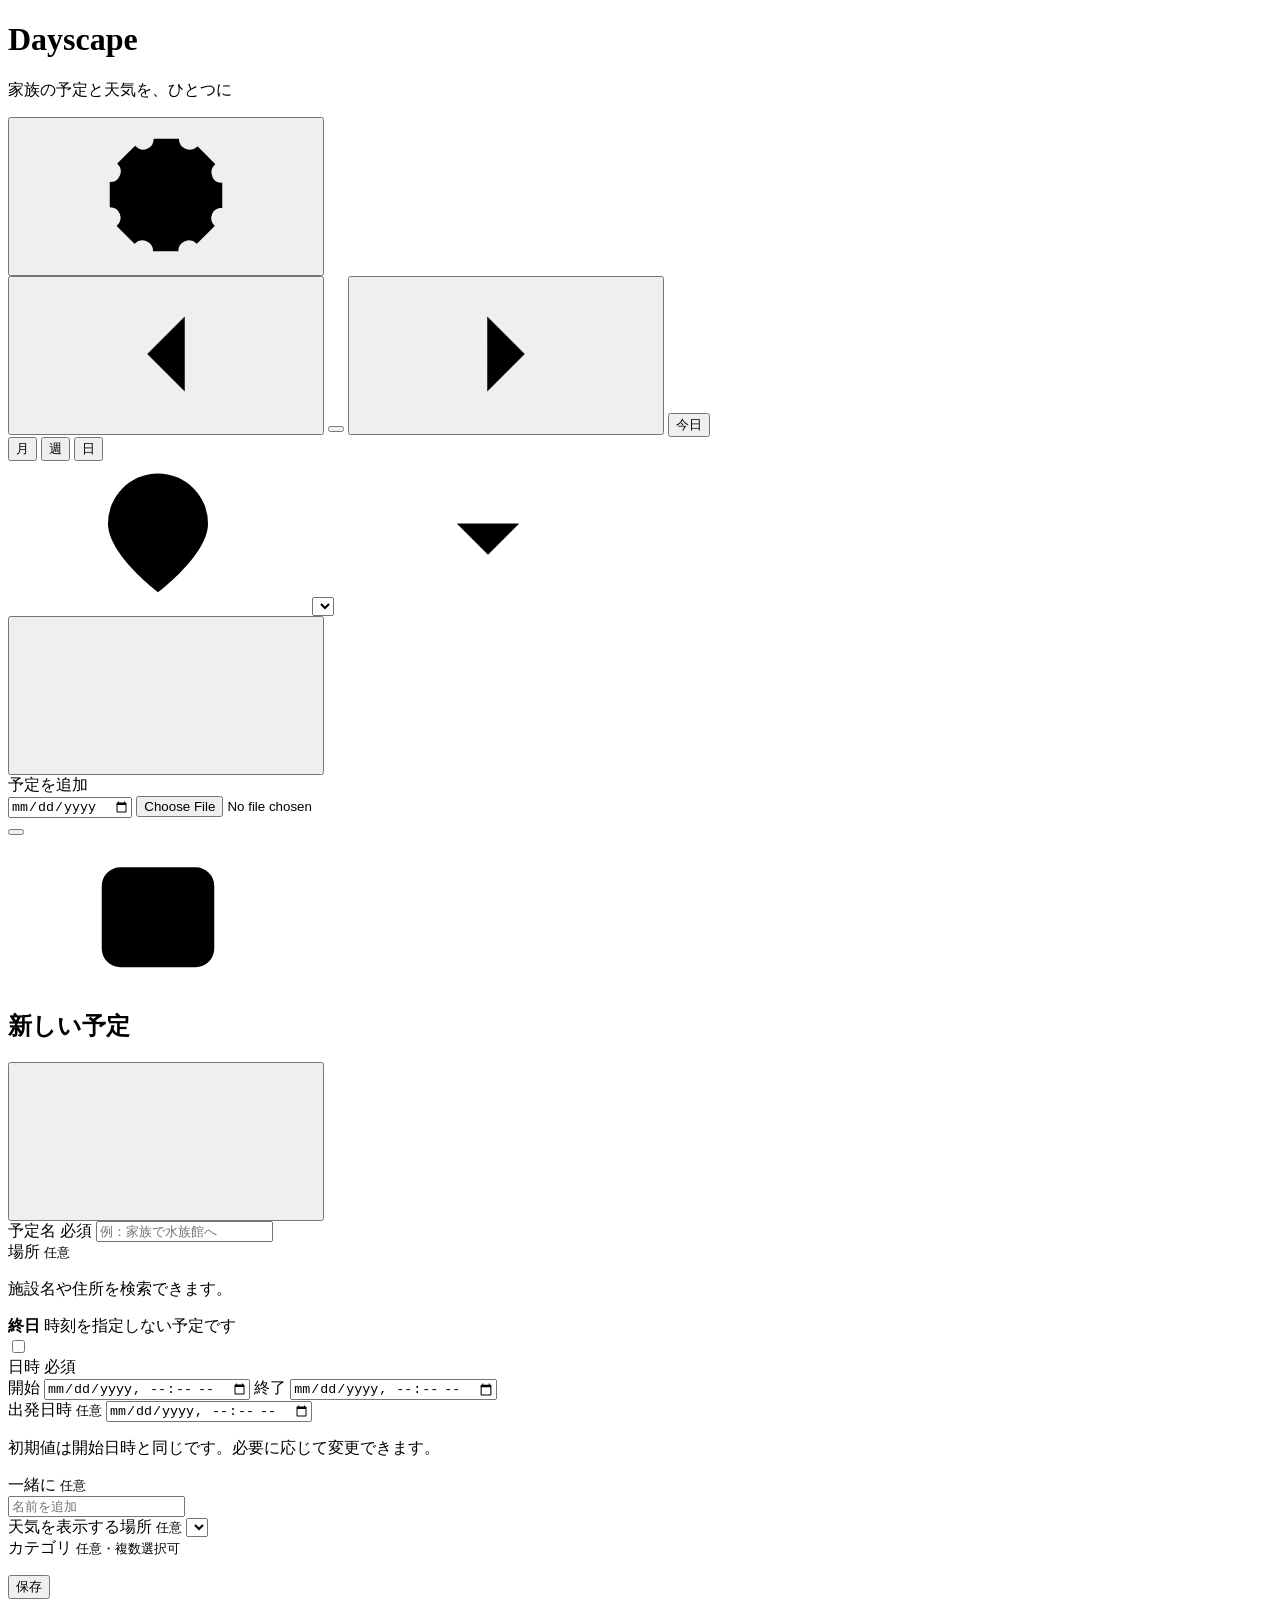
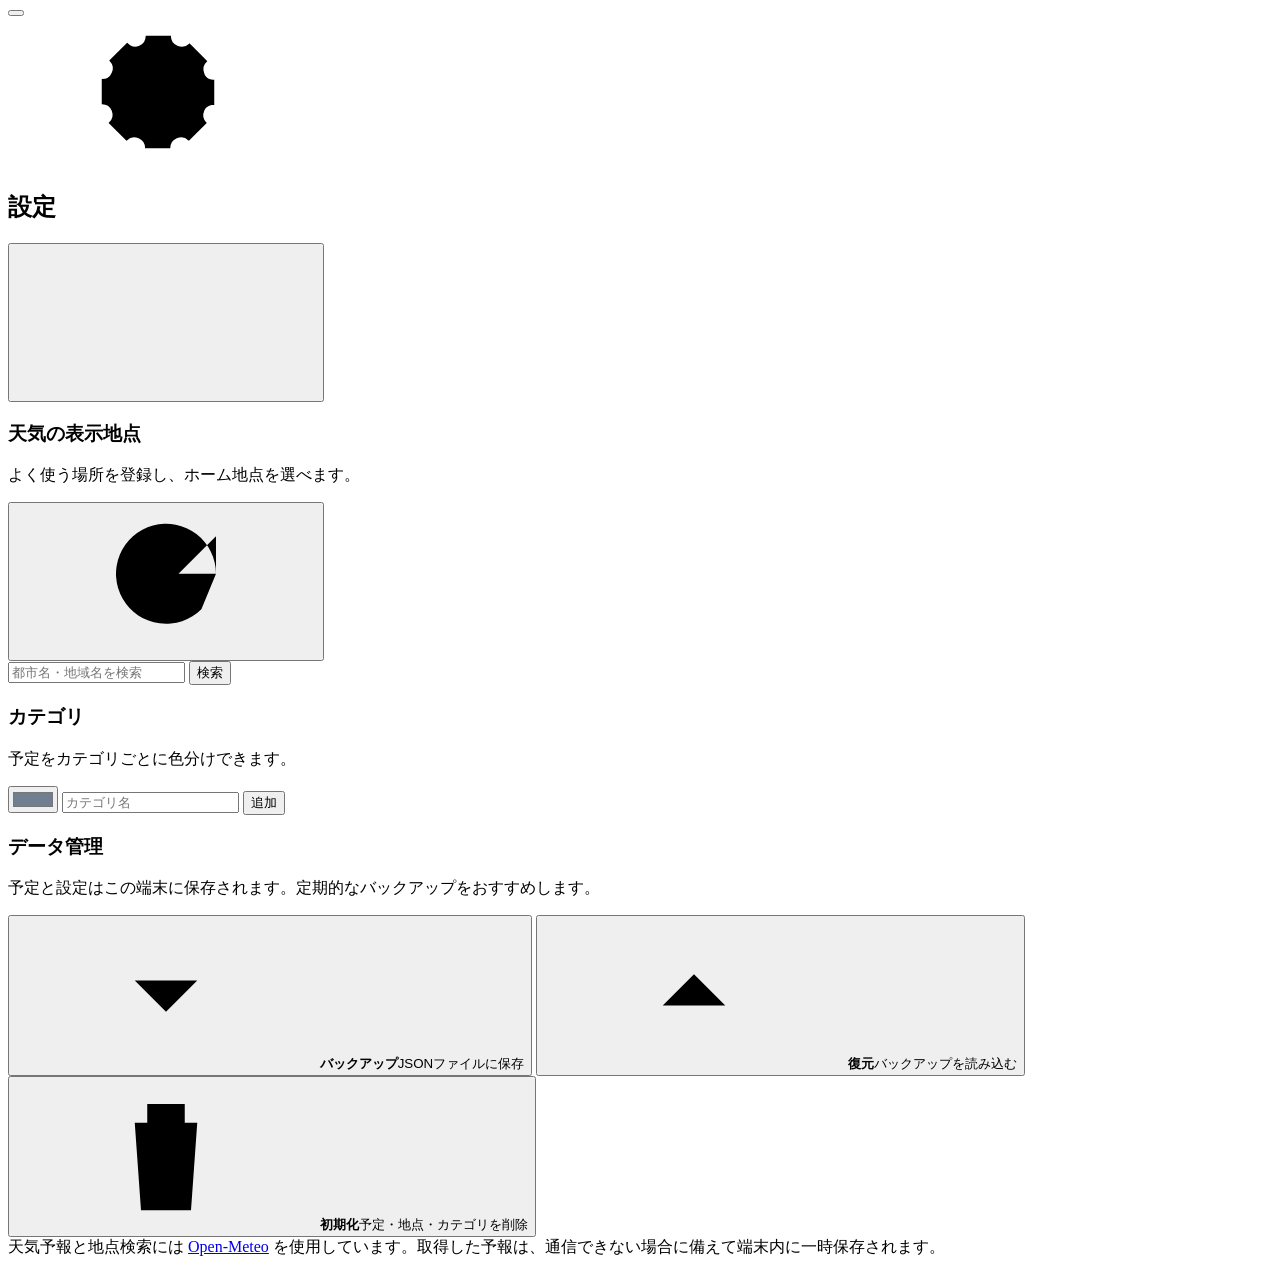
==== index.html @ 26be7885 "Add Dayscape app shell" ====
<!DOCTYPE html>
<html lang="ja">
<head>
  <meta charset="UTF-8" />
  <meta name="viewport" content="width=device-width, initial-scale=1, viewport-fit=cover" />
  <meta name="theme-color" content="#f7f6f2" />
  <meta name="apple-mobile-web-app-capable" content="yes" />
  <meta name="apple-mobile-web-app-status-bar-style" content="default" />
  <meta name="format-detection" content="telephone=no" />
  <meta name="apple-mobile-web-app-title" content="Dayscape" />
  <link rel="manifest" href="./manifest.webmanifest" />
  <link rel="apple-touch-icon" href="./icons/apple-touch-icon.png" />
  <link rel="icon" type="image/png" sizes="192x192" href="./icons/icon-192.png" />
  <title>Dayscape — 家族の予定と天気</title>
  <link rel="stylesheet" href="./styles.css">
</head>
<body>
  <svg aria-hidden="true" style="position:absolute;width:0;height:0;overflow:hidden">
    <symbol id="i-settings" viewBox="0 0 24 24"><path d="M12 15.2a3.2 3.2 0 1 0 0-6.4 3.2 3.2 0 0 0 0 6.4Z"/><path d="M19.4 15a1.7 1.7 0 0 0 .34 1.88l.06.06-2.86 2.86-.06-.06A1.7 1.7 0 0 0 15 19.4a1.7 1.7 0 0 0-1.03 1.56V21H9.93v-.04A1.7 1.7 0 0 0 8.9 19.4a1.7 1.7 0 0 0-1.88.34l-.06.06-2.86-2.86.06-.06A1.7 1.7 0 0 0 4.6 15a1.7 1.7 0 0 0-1.56-1.03H3V9.93h.04A1.7 1.7 0 0 0 4.6 8.9a1.7 1.7 0 0 0-.34-1.88l-.06-.06L7.06 4.1l.06.06A1.7 1.7 0 0 0 9 4.6a1.7 1.7 0 0 0 1.03-1.56V3h4.04v.04A1.7 1.7 0 0 0 15.1 4.6a1.7 1.7 0 0 0 1.88-.34l.06-.06 2.86 2.86-.06.06A1.7 1.7 0 0 0 19.4 9c.18.62.75 1.03 1.4 1.03h.2v4.04h-.2c-.65 0-1.22.41-1.4.93Z"/></symbol>
    <symbol id="i-chevron-left" viewBox="0 0 24 24"><path d="m15 18-6-6 6-6"/></symbol>
    <symbol id="i-chevron-right" viewBox="0 0 24 24"><path d="m9 18 6-6-6-6"/></symbol>
    <symbol id="i-chevron-down" viewBox="0 0 24 24"><path d="m7 10 5 5 5-5"/></symbol>
    <symbol id="i-pin" viewBox="0 0 24 24"><path d="M20 10c0 5-8 11-8 11S4 15 4 10a8 8 0 1 1 16 0Z"/><circle cx="12" cy="10" r="2.5"/></symbol>
    <symbol id="i-plus" viewBox="0 0 24 24"><path d="M12 5v14M5 12h14"/></symbol>
    <symbol id="i-x" viewBox="0 0 24 24"><path d="m6 6 12 12M18 6 6 18"/></symbol>
    <symbol id="i-calendar" viewBox="0 0 24 24"><rect x="3" y="5" width="18" height="16" rx="3"/><path d="M8 3v4M16 3v4M3 10h18"/></symbol>
    <symbol id="i-trash" viewBox="0 0 24 24"><path d="M4 7h16M9 7V4h6v3M7 7l1 14h8l1-14M10 11v6M14 11v6"/></symbol>
    <symbol id="i-download" viewBox="0 0 24 24"><path d="M12 3v12M7 10l5 5 5-5M4 20h16"/></symbol>
    <symbol id="i-upload" viewBox="0 0 24 24"><path d="M12 21V9M7 14l5-5 5 5M4 4h16"/></symbol>
    <symbol id="i-refresh" viewBox="0 0 24 24"><path d="M20 11a8 8 0 1 0-2.34 5.66M20 5v6h-6"/></symbol>
    <symbol id="i-search" viewBox="0 0 24 24"><circle cx="11" cy="11" r="7"/><path d="m20 20-4-4"/></symbol>
    <symbol id="i-database" viewBox="0 0 24 24"><ellipse cx="12" cy="5" rx="8" ry="3"/><path d="M4 5v6c0 1.66 3.58 3 8 3s8-1.34 8-3V5M4 11v6c0 1.66 3.58 3 8 3s8-1.34 8-3v-6"/></symbol>
    <symbol id="i-home" viewBox="0 0 24 24"><path d="m3 11 9-8 9 8M5 10v11h14V10M9 21v-7h6v7"/></symbol>
    <symbol id="i-clock" viewBox="0 0 24 24"><circle cx="12" cy="12" r="9"/><path d="M12 7v5l3 2"/></symbol>
  </svg>

  <div class="app-shell">
    <div class="app-inner">
      <header class="topbar">
        <div class="brand">
          <div class="brand-mark" aria-hidden="true"></div>
          <div class="brand-copy">
            <h1>Dayscape</h1>
            <p>家族の予定と天気を、ひとつに</p>
          </div>
        </div>
        <button class="icon-button" id="settingsButton" type="button" aria-label="設定を開く">
          <svg aria-hidden="true"><use href="#i-settings"></use></svg>
        </button>
      </header>

      <section class="calendar-card" aria-label="カレンダー">
        <div class="calendar-toolbar">
          <div class="period-row">
            <button class="nav-button" id="previousButton" type="button" aria-label="前の期間">
              <svg aria-hidden="true"><use href="#i-chevron-left"></use></svg>
            </button>
            <button class="period-label" id="periodLabel" type="button" aria-label="日付を選ぶ">
              <strong id="periodTitle"></strong>
              <span id="periodSubtitle"></span>
            </button>
            <button class="nav-button" id="nextButton" type="button" aria-label="次の期間">
              <svg aria-hidden="true"><use href="#i-chevron-right"></use></svg>
            </button>
            <button class="compact-button today-button" id="todayButton" type="button">今日</button>
          </div>
          <div class="view-row">
            <div class="segmented" role="tablist" aria-label="表示方法">
              <button type="button" role="tab" data-view="month">月</button>
              <button type="button" role="tab" data-view="week">週</button>
              <button type="button" role="tab" data-view="day">日</button>
            </div>
            <label class="location-control" aria-label="天気を表示する場所">
              <svg aria-hidden="true"><use href="#i-pin"></use></svg>
              <select id="activeLocationSelect"></select>
              <svg aria-hidden="true"><use href="#i-chevron-down"></use></svg>
            </label>
          </div>
        </div>
        <div class="weather-notice" id="weatherNotice" hidden>
          <span class="spinner" aria-hidden="true"></span>
          <span id="weatherNoticeText">天気予報を更新しています</span>
        </div>
        <main class="calendar-root" id="calendarRoot" aria-live="polite"></main>
      </section>
    </div>
  </div>

  <button class="fab" id="addEventButton" type="button" aria-label="新しい予定を追加">
    <svg aria-hidden="true"><use href="#i-plus"></use></svg>
  </button>
  <div class="fab-label" aria-hidden="true">予定を追加</div>
  <input class="sr-only" id="jumpDateInput" type="date" tabindex="-1" aria-hidden="true" />
  <input class="sr-only" id="importInput" type="file" accept="application/json,.json" tabindex="-1" aria-hidden="true" />

  <div class="sheet-layer" id="eventSheet" aria-hidden="true">
    <button class="sheet-backdrop" type="button" data-close-sheet="event" aria-label="予定入力を閉じる"></button>
    <section class="sheet" role="dialog" aria-modal="true" aria-labelledby="eventSheetTitle">
      <div class="sheet-handle" aria-hidden="true"></div>
      <header class="sheet-header">
        <div class="sheet-title">
          <svg aria-hidden="true"><use href="#i-calendar"></use></svg>
          <h2 id="eventSheetTitle">新しい予定</h2>
        </div>
        <button class="icon-button" type="button" data-close-sheet="event" aria-label="閉じる">
          <svg aria-hidden="true"><use href="#i-x"></use></svg>
        </button>
      </header>
      <div class="sheet-body">
        <form id="eventForm" novalidate>
          <div class="form-stack">
            <div class="field-group">
              <label class="field-label" for="eventTitle">予定名 <span class="required-mark">必須</span></label>
              <input class="text-input title-input" id="eventTitle" name="title" type="text" maxlength="80" autocomplete="off" placeholder="例：家族で水族館へ" required />
            </div>

            <div class="field-group">
              <div class="field-label">場所 <small>任意</small></div>
              <div class="place-search-host" id="eventPlaceSearchHost"></div>
              <div class="place-selected" id="eventPlaceSelected" hidden>
                <div class="place-selected-copy">
                  <strong id="eventPlaceName"></strong>
                  <span id="eventPlaceAddress"></span>
                  <span class="place-google-attribution" id="eventPlaceAttribution"></span>
                </div>
                <button class="place-change-button" id="eventPlaceChange" type="button">変更</button>
              </div>
              <p class="form-note" id="eventPlaceNote">施設名や住所を検索できます。</p>
            </div>

            <div class="inline-switch">
              <div class="inline-switch-copy">
                <strong>終日</strong>
                <span>時刻を指定しない予定です</span>
              </div>
              <label class="switch">
                <input id="eventAllDay" type="checkbox" />
                <span class="switch-track"></span>
              </label>
            </div>

            <div class="field-group" id="timedDateFields">
              <div class="field-label">日時 <span class="required-mark">必須</span></div>
              <div class="date-grid">
                <label class="date-field">
                  <span>開始</span>
                  <input class="datetime-input" id="eventStart" type="datetime-local" step="60" required />
                </label>
                <label class="date-field">
                  <span>終了</span>
                  <input class="datetime-input" id="eventEnd" type="datetime-local" step="60" required />
                </label>
              </div>
            </div>

            <div class="field-group" id="allDayDateFields" hidden>
              <div class="field-label">日付 <span class="required-mark">必須</span></div>
              <div class="date-grid">
                <label class="date-field">
                  <span>開始日</span>
                  <input class="date-input" id="eventStartDate" type="date" required />
                </label>
                <label class="date-field">
                  <span>終了日</span>
                  <input class="date-input" id="eventEndDate" type="date" required />
                </label>
              </div>
            </div>

            <div class="field-group">
              <label class="field-label" for="eventDeparture">出発日時 <small>任意</small></label>
              <input class="datetime-input" id="eventDeparture" type="datetime-local" step="60" />
              <p class="form-note">初期値は開始日時と同じです。必要に応じて変更できます。</p>
            </div>

            <div class="field-group">
              <div class="field-label">一緒に <small>任意</small></div>
              <div class="chip-list" id="companionChoices"></div>
              <input class="text-input" id="eventCompanionNote" type="text" maxlength="60" placeholder="名前を追加" />
            </div>

            <div class="field-group">
              <label class="field-label" for="eventLocation">天気を表示する場所 <small>任意</small></label>
              <select class="select-input" id="eventLocation"></select>
            </div>

            <div class="field-group">
              <div class="field-label">カテゴリ <small>任意・複数選択可</small></div>
              <div class="chip-list" id="eventTagChoices"></div>
            </div>

            <p class="form-error" id="eventFormError" role="alert"></p>
          </div>
        </form>
      </div>
      <footer class="sheet-footer is-new" id="eventSheetFooter">
        <button class="danger-button" id="deleteEventButton" type="button" hidden>予定を削除</button>
        <button class="primary-button" id="saveEventButton" type="button">保存</button>
      </footer>
    </section>
  </div>

  <div class="sheet-layer" id="settingsSheet" aria-hidden="true">
    <button class="sheet-backdrop" type="button" data-close-sheet="settings" aria-label="設定を閉じる"></button>
    <section class="sheet" role="dialog" aria-modal="true" aria-labelledby="settingsSheetTitle">
      <div class="sheet-handle" aria-hidden="true"></div>
      <header class="sheet-header">
        <div class="sheet-title">
          <svg aria-hidden="true"><use href="#i-settings"></use></svg>
          <h2 id="settingsSheetTitle">設定</h2>
        </div>
        <button class="icon-button" type="button" data-close-sheet="settings" aria-label="閉じる">
          <svg aria-hidden="true"><use href="#i-x"></use></svg>
        </button>
      </header>
      <div class="sheet-body">
        <div class="settings-stack">
          <section class="settings-section">
            <div class="settings-heading">
              <div>
                <h3>天気の表示地点</h3>
                <p>よく使う場所を登録し、ホーム地点を選べます。</p>
              </div>
              <button class="mini-icon-button" id="refreshWeatherButton" type="button" aria-label="天気予報を更新">
                <svg aria-hidden="true"><use href="#i-refresh"></use></svg>
              </button>
            </div>
            <div class="location-list" id="locationList"></div>
            <form class="search-row" id="locationSearchForm">
              <input class="search-input" id="locationSearchInput" type="search" maxlength="80" placeholder="都市名・地域名を検索" autocomplete="off" />
              <button class="primary-button" type="submit">検索</button>
            </form>
            <p class="search-status" id="locationSearchStatus"></p>
            <div class="search-results" id="locationSearchResults"></div>
          </section>

          <section class="settings-section">
            <div class="settings-heading">
              <div>
                <h3>カテゴリ</h3>
                <p>予定をカテゴリごとに色分けできます。</p>
              </div>
            </div>
            <div class="tag-manager-list" id="tagManagerList"></div>
            <form class="tag-add-row" id="tagAddForm">
              <input class="color-input" id="newTagColor" type="color" value="#6f7f8f" aria-label="カテゴリの色" />
              <input class="color-name-input" id="newTagName" type="text" maxlength="20" placeholder="カテゴリ名" />
              <button class="primary-button" type="submit">追加</button>
            </form>
          </section>

          <section class="settings-section">
            <div class="settings-heading">
              <div>
                <h3>データ管理</h3>
                <p>予定と設定はこの端末に保存されます。定期的なバックアップをおすすめします。</p>
              </div>
            </div>
            <div class="data-grid">
              <button class="data-action" id="exportButton" type="button">
                <svg aria-hidden="true"><use href="#i-download"></use></svg>
                <span><strong>バックアップ</strong><span>JSONファイルに保存</span></span>
              </button>
              <button class="data-action" id="importButton" type="button">
                <svg aria-hidden="true"><use href="#i-upload"></use></svg>
                <span><strong>復元</strong><span>バックアップを読み込む</span></span>
              </button>
              <button class="data-action is-danger" id="clearButton" type="button">
                <svg aria-hidden="true"><use href="#i-trash"></use></svg>
                <span><strong>初期化</strong><span>予定・地点・カテゴリを削除</span></span>
              </button>
            </div>
            <div class="attribution">
              天気予報と地点検索には <a href="https://open-meteo.com/" target="_blank" rel="noopener noreferrer">Open-Meteo</a> を使用しています。取得した予報は、通信できない場合に備えて端末内に一時保存されます。
            </div>
          </section>
        </div>
      </div>
    </section>
  </div>

  <div class="toast-region" aria-live="polite" aria-atomic="true">
    <div class="toast" id="toast"></div>
  </div>

  <script>window.DAYSCAPE_CONFIG = window.DAYSCAPE_CONFIG || {};</script>
  <script src="./config.js"></script>
  <script src="./app.js"></script>
</body>
</html>
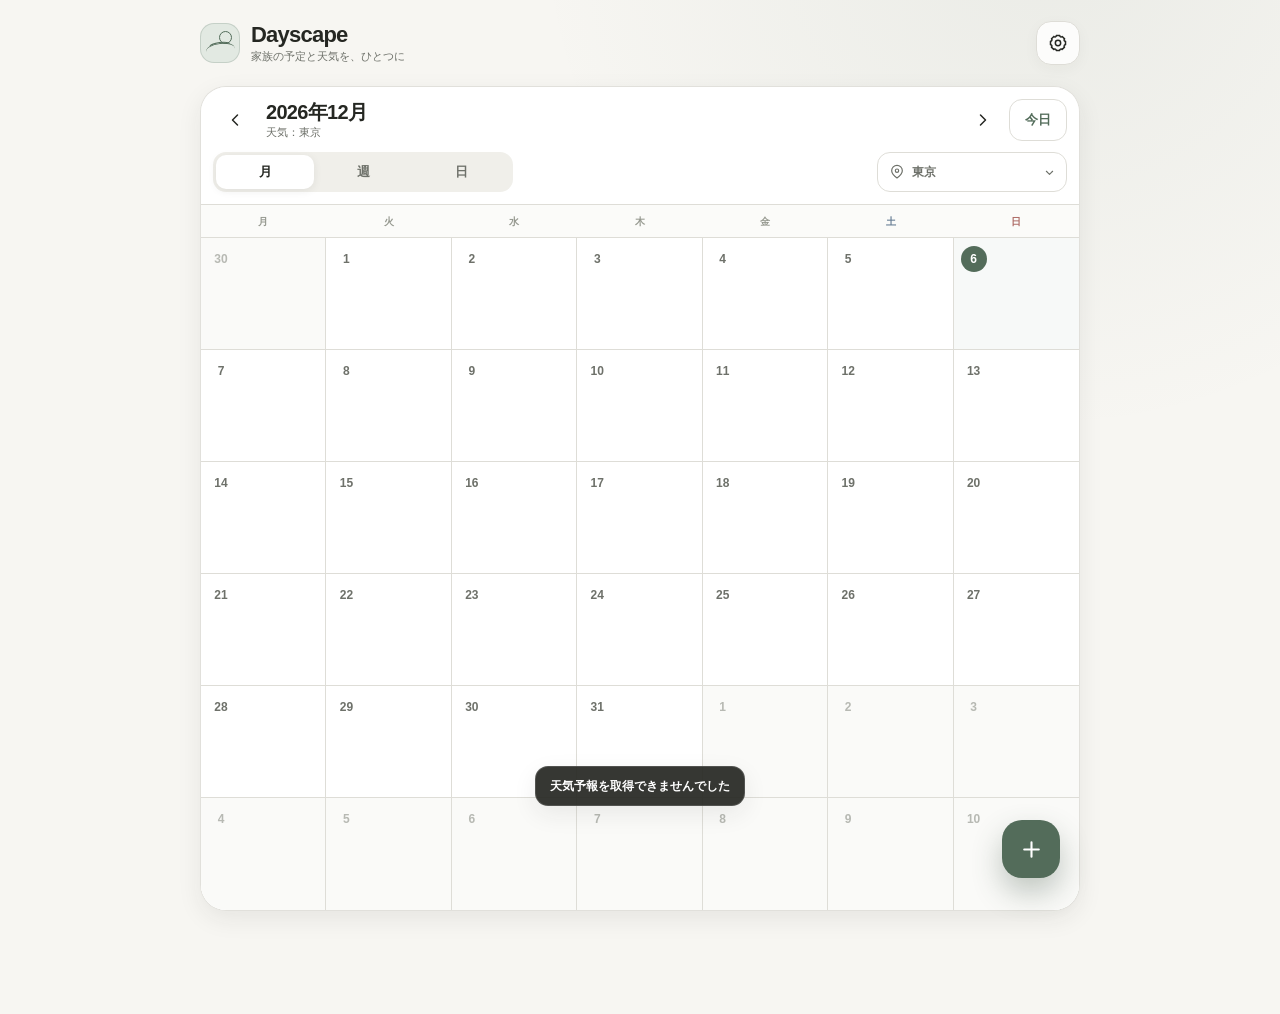
==== commit 3472e63f: "Fix iPhone event sheet date-time UX" ====
--- a/index.html
+++ b/index.html
@@ -141,16 +141,28 @@
 
             <div class="field-group" id="timedDateFields">
               <div class="field-label">日時 <span class="required-mark">必須</span></div>
-              <div class="date-grid">
-                <label class="date-field">
-                  <span>開始</span>
-                  <input class="datetime-input" id="eventStart" type="datetime-local" step="60" required />
-                </label>
-                <label class="date-field">
-                  <span>終了</span>
-                  <input class="datetime-input" id="eventEnd" type="datetime-local" step="60" required />
-                </label>
-              </div>
+              <div class="date-time-editor">
+                <div class="date-time-row">
+                  <span class="date-time-row-label">開始</span>
+                  <div class="date-time-controls">
+                    <label class="sr-only" for="eventStartDatePart">開始日</label>
+                    <input class="date-input date-part-input" id="eventStartDatePart" type="date" required />
+                    <label class="sr-only" for="eventStartTimePart">開始時刻</label>
+                    <input class="time-input time-part-input" id="eventStartTimePart" type="time" step="60" required />
+                  </div>
+                </div>
+                <div class="date-time-row">
+                  <span class="date-time-row-label">終了</span>
+                  <div class="date-time-controls">
+                    <label class="sr-only" for="eventEndDatePart">終了日</label>
+                    <input class="date-input date-part-input" id="eventEndDatePart" type="date" required />
+                    <label class="sr-only" for="eventEndTimePart">終了時刻</label>
+                    <input class="time-input time-part-input" id="eventEndTimePart" type="time" step="60" required />
+                  </div>
+                </div>
+              </div>
+              <input id="eventStart" type="hidden" />
+              <input id="eventEnd" type="hidden" />
             </div>
 
             <div class="field-group" id="allDayDateFields" hidden>
@@ -168,9 +180,18 @@
             </div>
 
             <div class="field-group">
-              <label class="field-label" for="eventDeparture">出発日時 <small>任意</small></label>
-              <input class="datetime-input" id="eventDeparture" type="datetime-local" step="60" />
-              <p class="form-note">初期値は開始日時と同じです。必要に応じて変更できます。</p>
+              <div class="field-label">出発日時 <small>任意</small></div>
+              <div class="date-time-controls">
+                <label class="sr-only" for="eventDepartureDatePart">出発日</label>
+                <input class="date-input date-part-input" id="eventDepartureDatePart" type="date" />
+                <label class="sr-only" for="eventDepartureTimePart">出発時刻</label>
+                <input class="time-input time-part-input" id="eventDepartureTimePart" type="time" step="60" />
+              </div>
+              <input id="eventDeparture" type="hidden" />
+              <div class="field-meta-row">
+                <p class="form-note">初期値は開始日時と同じです。</p>
+                <button class="inline-clear-button" id="clearDepartureButton" type="button">設定しない</button>
+              </div>
             </div>
 
             <div class="field-group">
--- a/styles.css
+++ b/styles.css
@@ -0,0 +1,5 @@
+@import url("./styles-01.css");
+@import url("./styles-02.css");
+@import url("./styles-03.css");
+@import url("./styles-04.css");
+@import url("./styles-05.css");
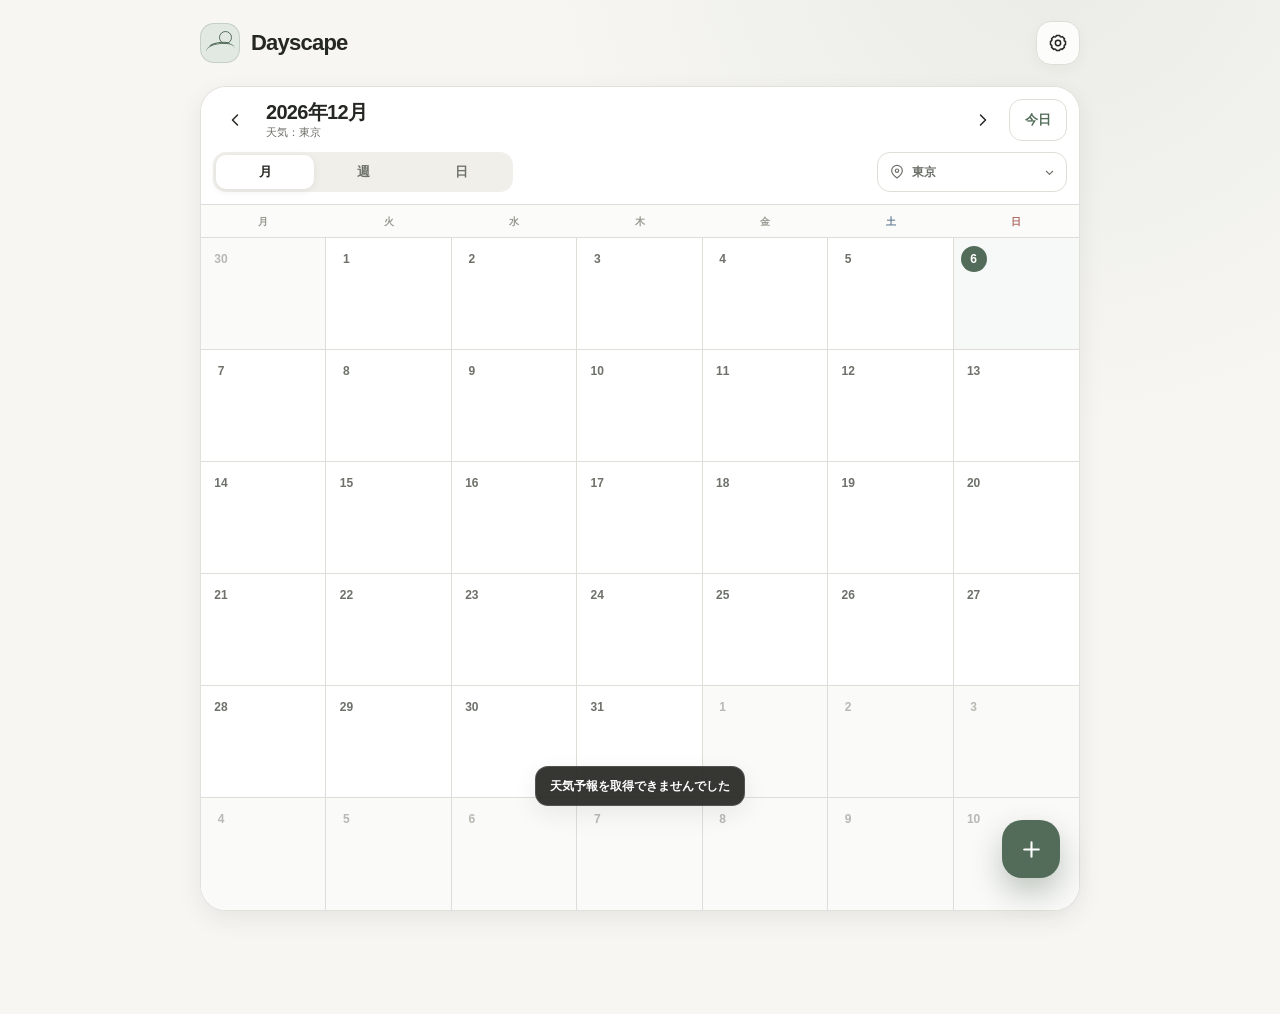
==== commit 1ffb3477: "Replace Dayscape icon and simplify app header" ====
--- a/index.html
+++ b/index.html
@@ -41,7 +41,6 @@
           <div class="brand-mark" aria-hidden="true"></div>
           <div class="brand-copy">
             <h1>Dayscape</h1>
-            <p>家族の予定と天気を、ひとつに</p>
           </div>
         </div>
         <button class="icon-button" id="settingsButton" type="button" aria-label="設定を開く">
--- a/styles.css
+++ b/styles.css
@@ -3,3 +3,14 @@
 @import url("./styles-03.css");
 @import url("./styles-04.css");
 @import url("./styles-05.css");
+
+/* iPhone Safari: keep search fields at 16px or larger to prevent focus zoom/pan. */
+.search-input {
+  font-size: 16px;
+}
+
+/* Google PlaceAutocompleteElement exposes its internal input as a CSS shadow part. */
+.place-search-host gmp-place-autocomplete,
+.place-search-host gmp-place-autocomplete::part(input) {
+  font-size: 16px;
+}
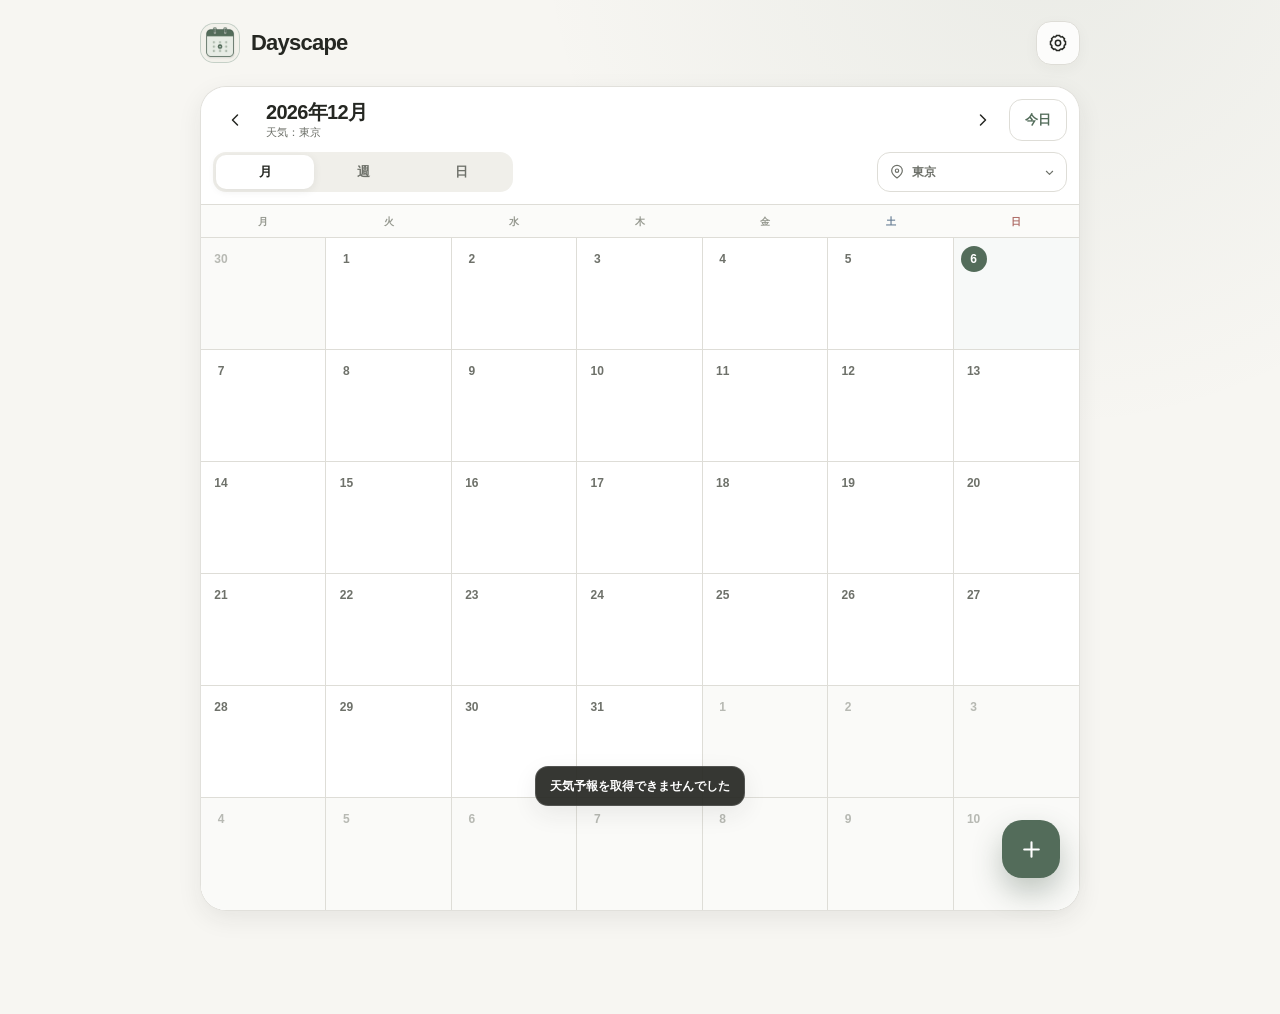
==== commit 930282f7: "Use Home Screen icon in app header" ====
--- a/index.html
+++ b/index.html
@@ -38,7 +38,7 @@
     <div class="app-inner">
       <header class="topbar">
         <div class="brand">
-          <div class="brand-mark" aria-hidden="true"></div>
+          <img class="brand-mark" src="./icons/apple-touch-icon.png" alt="" aria-hidden="true" draggable="false" />
           <div class="brand-copy">
             <h1>Dayscape</h1>
           </div>
